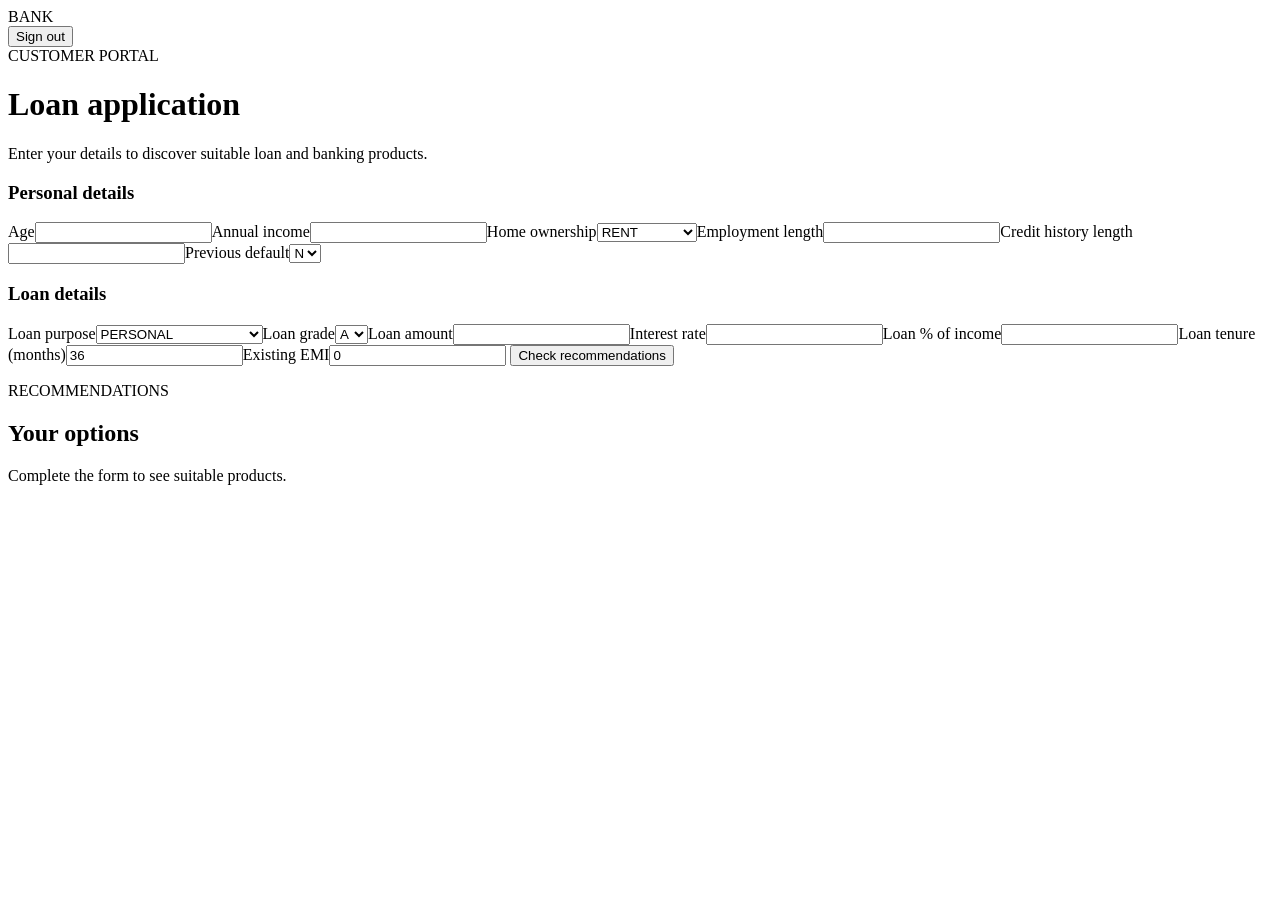
==== customer.html @ 34f132ef "Add files via upload" ====
<!doctype html><html><head><meta charset="utf-8"><meta name="viewport" content="width=device-width,initial-scale=1"><title>BANK | Customer</title><link rel="stylesheet" href="css/style.css"></head>
<body><header class="topbar"><div class="logo">BANK</div><div><span id="userLabel"></span><button class="ghost" onclick="logout()">Sign out</button></div></header>
<main class="container"><div class="page-head"><div><div class="eyebrow">CUSTOMER PORTAL</div><h1>Loan application</h1><p class="muted">Enter your details to discover suitable loan and banking products.</p></div></div>
<section class="grid-2"><form id="customerForm" class="card form-grid">
<h3>Personal details</h3><label>Age<input name="person_age" type="number" min="18" required></label><label>Annual income<input name="person_income" type="number" min="1" required></label><label>Home ownership<select name="person_home_ownership"><option>RENT</option><option>MORTGAGE</option><option>OWN</option><option>OTHER</option></select></label><label>Employment length<input name="person_emp_length" type="number" min="0" step="0.1" required></label><label>Credit history length<input name="cb_person_cred_hist_length" type="number" min="0" required></label><label>Previous default<select name="cb_person_default_on_file"><option>N</option><option>Y</option></select></label>
<h3>Loan details</h3><label>Loan purpose<select name="loan_intent"><option>PERSONAL</option><option>EDUCATION</option><option>MEDICAL</option><option>HOMEIMPROVEMENT</option><option>DEBTCONSOLIDATION</option><option>VENTURE</option></select></label><label>Loan grade<select name="loan_grade"><option>A</option><option>B</option><option>C</option><option>D</option><option>E</option><option>F</option><option>G</option></select></label><label>Loan amount<input name="loan_amnt" type="number" min="1" required></label><label>Interest rate<input name="loan_int_rate" type="number" min="0" step="0.01" required></label><label>Loan % of income<input name="loan_percent_income" type="number" min="0" step="0.01" required></label><label>Loan tenure (months)<input name="loan_tenure" type="number" min="1" value="36" required></label><label>Existing EMI<input name="existing_emi" type="number" min="0" value="0" required></label>
<button class="primary full" type="submit">Check recommendations</button><p id="customerMsg" class="message"></p></form>
<aside class="card recommendation" id="recommendation"><div class="eyebrow">RECOMMENDATIONS</div><h2>Your options</h2><p class="muted">Complete the form to see suitable products.</p></aside></section></main><script src="js/app.js"></script></body></html>
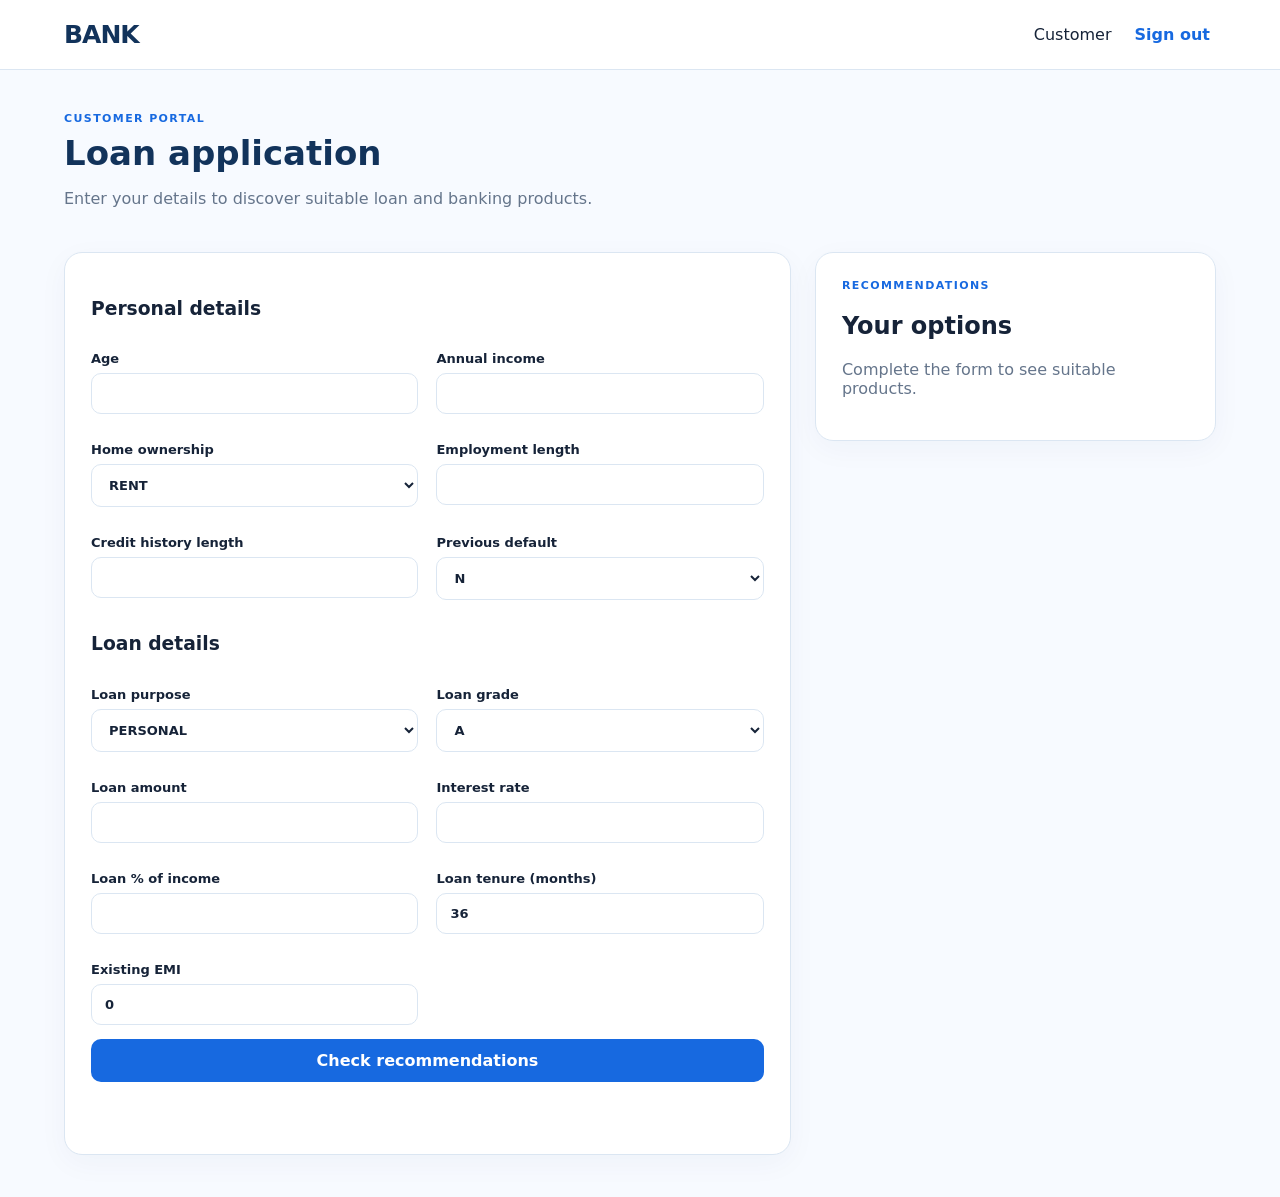
==== commit 3771ce22: "Update customer.html" ====
--- a/customer.html
+++ b/customer.html
@@ -1,8 +1,225 @@
-<!doctype html><html><head><meta charset="utf-8"><meta name="viewport" content="width=device-width,initial-scale=1"><title>BANK | Customer</title><link rel="stylesheet" href="css/style.css"></head>
-<body><header class="topbar"><div class="logo">BANK</div><div><span id="userLabel"></span><button class="ghost" onclick="logout()">Sign out</button></div></header>
-<main class="container"><div class="page-head"><div><div class="eyebrow">CUSTOMER PORTAL</div><h1>Loan application</h1><p class="muted">Enter your details to discover suitable loan and banking products.</p></div></div>
-<section class="grid-2"><form id="customerForm" class="card form-grid">
-<h3>Personal details</h3><label>Age<input name="person_age" type="number" min="18" required></label><label>Annual income<input name="person_income" type="number" min="1" required></label><label>Home ownership<select name="person_home_ownership"><option>RENT</option><option>MORTGAGE</option><option>OWN</option><option>OTHER</option></select></label><label>Employment length<input name="person_emp_length" type="number" min="0" step="0.1" required></label><label>Credit history length<input name="cb_person_cred_hist_length" type="number" min="0" required></label><label>Previous default<select name="cb_person_default_on_file"><option>N</option><option>Y</option></select></label>
-<h3>Loan details</h3><label>Loan purpose<select name="loan_intent"><option>PERSONAL</option><option>EDUCATION</option><option>MEDICAL</option><option>HOMEIMPROVEMENT</option><option>DEBTCONSOLIDATION</option><option>VENTURE</option></select></label><label>Loan grade<select name="loan_grade"><option>A</option><option>B</option><option>C</option><option>D</option><option>E</option><option>F</option><option>G</option></select></label><label>Loan amount<input name="loan_amnt" type="number" min="1" required></label><label>Interest rate<input name="loan_int_rate" type="number" min="0" step="0.01" required></label><label>Loan % of income<input name="loan_percent_income" type="number" min="0" step="0.01" required></label><label>Loan tenure (months)<input name="loan_tenure" type="number" min="1" value="36" required></label><label>Existing EMI<input name="existing_emi" type="number" min="0" value="0" required></label>
-<button class="primary full" type="submit">Check recommendations</button><p id="customerMsg" class="message"></p></form>
-<aside class="card recommendation" id="recommendation"><div class="eyebrow">RECOMMENDATIONS</div><h2>Your options</h2><p class="muted">Complete the form to see suitable products.</p></aside></section></main><script src="js/app.js"></script></body></html>
+<!doctype html>
+<html lang="en">
+<head>
+  <meta charset="utf-8">
+  <meta name="viewport" content="width=device-width, initial-scale=1">
+  <title>Bank | Customer</title>
+
+  <!-- Files are in the repository root -->
+  <link rel="stylesheet" href="style.css">
+</head>
+
+<body>
+
+  <header class="topbar">
+    <div class="logo">BANK</div>
+
+    <div>
+      <span id="userLabel"></span>
+      <button class="ghost" onclick="logout()">Sign out</button>
+    </div>
+  </header>
+
+  <main class="container">
+
+    <div class="page-head">
+      <div>
+        <div class="eyebrow">CUSTOMER PORTAL</div>
+        <h1>Loan application</h1>
+        <p class="muted">
+          Enter your details to discover suitable loan and banking products.
+        </p>
+      </div>
+    </div>
+
+    <section class="grid-2">
+
+      <form id="customerForm" class="card form-grid">
+
+        <h3>Personal details</h3>
+
+        <label>
+          Age
+          <input
+            name="person_age"
+            type="number"
+            min="18"
+            max="100"
+            required
+          >
+        </label>
+
+        <label>
+          Annual income
+          <input
+            name="person_income"
+            type="number"
+            min="1"
+            required
+          >
+        </label>
+
+        <label>
+          Home ownership
+          <select name="person_home_ownership">
+            <option value="RENT">RENT</option>
+            <option value="MORTGAGE">MORTGAGE</option>
+            <option value="OWN">OWN</option>
+            <option value="OTHER">OTHER</option>
+          </select>
+        </label>
+
+        <label>
+          Employment length
+          <input
+            name="person_emp_length"
+            type="number"
+            min="0"
+            max="80"
+            step="0.1"
+            required
+          >
+        </label>
+
+        <label>
+          Credit history length
+          <input
+            name="cb_person_cred_hist_length"
+            type="number"
+            min="0"
+            max="100"
+            required
+          >
+        </label>
+
+        <label>
+          Previous default
+          <select name="cb_person_default_on_file">
+            <option value="N">N</option>
+            <option value="Y">Y</option>
+          </select>
+        </label>
+
+        <h3>Loan details</h3>
+
+        <label>
+          Loan purpose
+          <select name="loan_intent">
+            <option value="PERSONAL">PERSONAL</option>
+            <option value="EDUCATION">EDUCATION</option>
+            <option value="MEDICAL">MEDICAL</option>
+            <option value="HOMEIMPROVEMENT">HOMEIMPROVEMENT</option>
+            <option value="DEBTCONSOLIDATION">DEBTCONSOLIDATION</option>
+            <option value="VENTURE">VENTURE</option>
+          </select>
+        </label>
+
+        <label>
+          Loan grade
+          <select name="loan_grade">
+            <option value="A">A</option>
+            <option value="B">B</option>
+            <option value="C">C</option>
+            <option value="D">D</option>
+            <option value="E">E</option>
+            <option value="F">F</option>
+            <option value="G">G</option>
+          </select>
+        </label>
+
+        <label>
+          Loan amount
+          <input
+            name="loan_amnt"
+            type="number"
+            min="1"
+            required
+          >
+        </label>
+
+        <label>
+          Interest rate
+          <input
+            name="loan_int_rate"
+            type="number"
+            min="0"
+            step="0.01"
+            required
+          >
+        </label>
+
+        <label>
+          Loan % of income
+          <input
+            name="loan_percent_income"
+            type="number"
+            min="0"
+            step="0.01"
+            required
+          >
+        </label>
+
+        <label>
+          Loan tenure (months)
+          <input
+            name="loan_tenure"
+            type="number"
+            min="1"
+            max="120"
+            value="36"
+            required
+          >
+        </label>
+
+        <label>
+          Existing EMI
+          <input
+            name="existing_emi"
+            type="number"
+            min="0"
+            value="0"
+            required
+          >
+        </label>
+
+        <button
+          class="primary full"
+          type="submit"
+        >
+          Check recommendations
+        </button>
+
+        <p
+          id="customerMsg"
+          class="message"
+        ></p>
+
+      </form>
+
+
+      <aside
+        class="card recommendation"
+        id="recommendation"
+      >
+
+        <div class="eyebrow">
+          RECOMMENDATIONS
+        </div>
+
+        <h2>Your options</h2>
+
+        <p class="muted">
+          Complete the form to see suitable products.
+        </p>
+
+      </aside>
+
+    </section>
+
+  </main>
+
+  <!-- JavaScript is also in the repository root -->
+  <script src="app.js"></script>
+
+</body>
+</html>
--- a/style.css
+++ b/style.css
@@ -0,0 +1,2 @@
+:root{--blue:#1769e0;--blue2:#eaf3ff;--navy:#12335b;--text:#162338;--muted:#65758b;--line:#dbe6f2;--white:#fff;--danger:#c63b3b;--green:#18794e}
+*{box-sizing:border-box}body{margin:0;font-family:Inter,ui-sans-serif,system-ui,-apple-system,Segoe UI,sans-serif;color:var(--text);background:#f7faff}button,input,select{font:inherit}button{cursor:pointer}.login-page{min-height:100vh;background:#eef6ff}.login-shell{min-height:100vh;display:grid;grid-template-columns:42% 58%;background:white}.brand-panel{padding:12vh 10vw;background:linear-gradient(145deg,#eaf4ff,#cfe5ff);display:flex;flex-direction:column;justify-content:center}.brand-mark{width:64px;height:64px;border-radius:18px;background:var(--blue);color:white;display:grid;place-items:center;font-size:30px;font-weight:800}.brand-panel h1{font-size:64px;letter-spacing:-3px;margin:24px 0 8px;color:var(--navy)}.brand-panel p{font-size:18px;color:#48627f}.login-card{width:min(480px,85%);margin:auto;padding:20px}.eyebrow{font-size:11px;font-weight:800;letter-spacing:1.4px;color:var(--blue);margin-bottom:8px}.login-card h2{font-size:36px;margin:0 0 6px;color:var(--navy)}.muted{color:var(--muted)}label{display:flex;flex-direction:column;gap:7px;font-size:13px;font-weight:700;margin:14px 0}input,select{width:100%;border:1px solid var(--line);border-radius:10px;padding:12px 13px;background:white;color:var(--text);outline:none}input:focus,select:focus{border-color:var(--blue);box-shadow:0 0 0 3px #1769e018}.role-switch{display:grid;grid-template-columns:repeat(3,1fr);padding:4px;background:#f1f6fb;border-radius:11px;margin:24px 0}.role{border:0;background:transparent;padding:10px;border-radius:8px;color:var(--muted)}.role.active{background:white;color:var(--blue);box-shadow:0 1px 5px #12335b16;font-weight:700}.primary{border:0;border-radius:10px;padding:12px 18px;background:var(--blue);color:white;font-weight:700}.primary:hover{filter:brightness(.95)}.full{width:100%}.ghost{border:0;background:transparent;color:var(--blue);font-weight:700;margin-left:12px}.hint{font-size:12px;color:var(--muted)}.message{min-height:20px;font-size:13px;color:var(--danger)}.topbar{height:70px;background:white;border-bottom:1px solid var(--line);display:flex;align-items:center;justify-content:space-between;padding:0 5vw}.logo{font-size:25px;font-weight:900;color:var(--navy);letter-spacing:-1px}.container{width:min(1200px,90%);margin:42px auto}.page-head{display:flex;justify-content:space-between;align-items:center;margin-bottom:28px}.page-head h1{font-size:34px;color:var(--navy);margin:0}.grid-2{display:grid;grid-template-columns:1.45fr .8fr;gap:24px}.card{background:white;border:1px solid var(--line);border-radius:18px;padding:26px;box-shadow:0 8px 30px #12335b0a}.form-grid{display:grid;grid-template-columns:1fr 1fr;gap:0 18px}.form-grid h3,.form-grid button,.form-grid .message{grid-column:1/-1}.recommendation{height:max-content;position:sticky;top:20px}.product{border:1px solid var(--line);background:var(--blue2);padding:16px;border-radius:13px;margin:10px 0;font-weight:700;color:var(--navy)}.stats{display:grid;grid-template-columns:repeat(4,1fr);gap:14px;margin-bottom:20px}.stat{background:white;border:1px solid var(--line);border-radius:15px;padding:18px}.stat strong{display:block;font-size:28px;color:var(--navy);margin-top:5px}.table-wrap{overflow:auto}table{width:100%;border-collapse:collapse}th,td{text-align:left;padding:14px;border-bottom:1px solid var(--line);font-size:13px;white-space:nowrap}th{color:var(--muted);font-size:11px;text-transform:uppercase;letter-spacing:.7px}.row-btn{border:0;background:transparent;color:var(--blue);font-weight:700}.risk-low{color:var(--green)}.risk-high{color:var(--danger)}.detail{margin-top:20px}.detail-actions{display:flex;gap:10px;margin-top:18px}.danger{background:#fff0f0;color:var(--danger);border:1px solid #f2c8c8}.success{background:#edf9f3;color:var(--green);border:1px solid #c8ead9}@media(max-width:800px){.login-shell{grid-template-columns:1fr}.brand-panel{padding:45px 9vw}.brand-panel h1{font-size:46px}.grid-2{grid-template-columns:1fr}.form-grid{grid-template-columns:1fr}.stats{grid-template-columns:1fr 1fr}.page-head{align-items:flex-start;gap:15px;flex-direction:column}}
